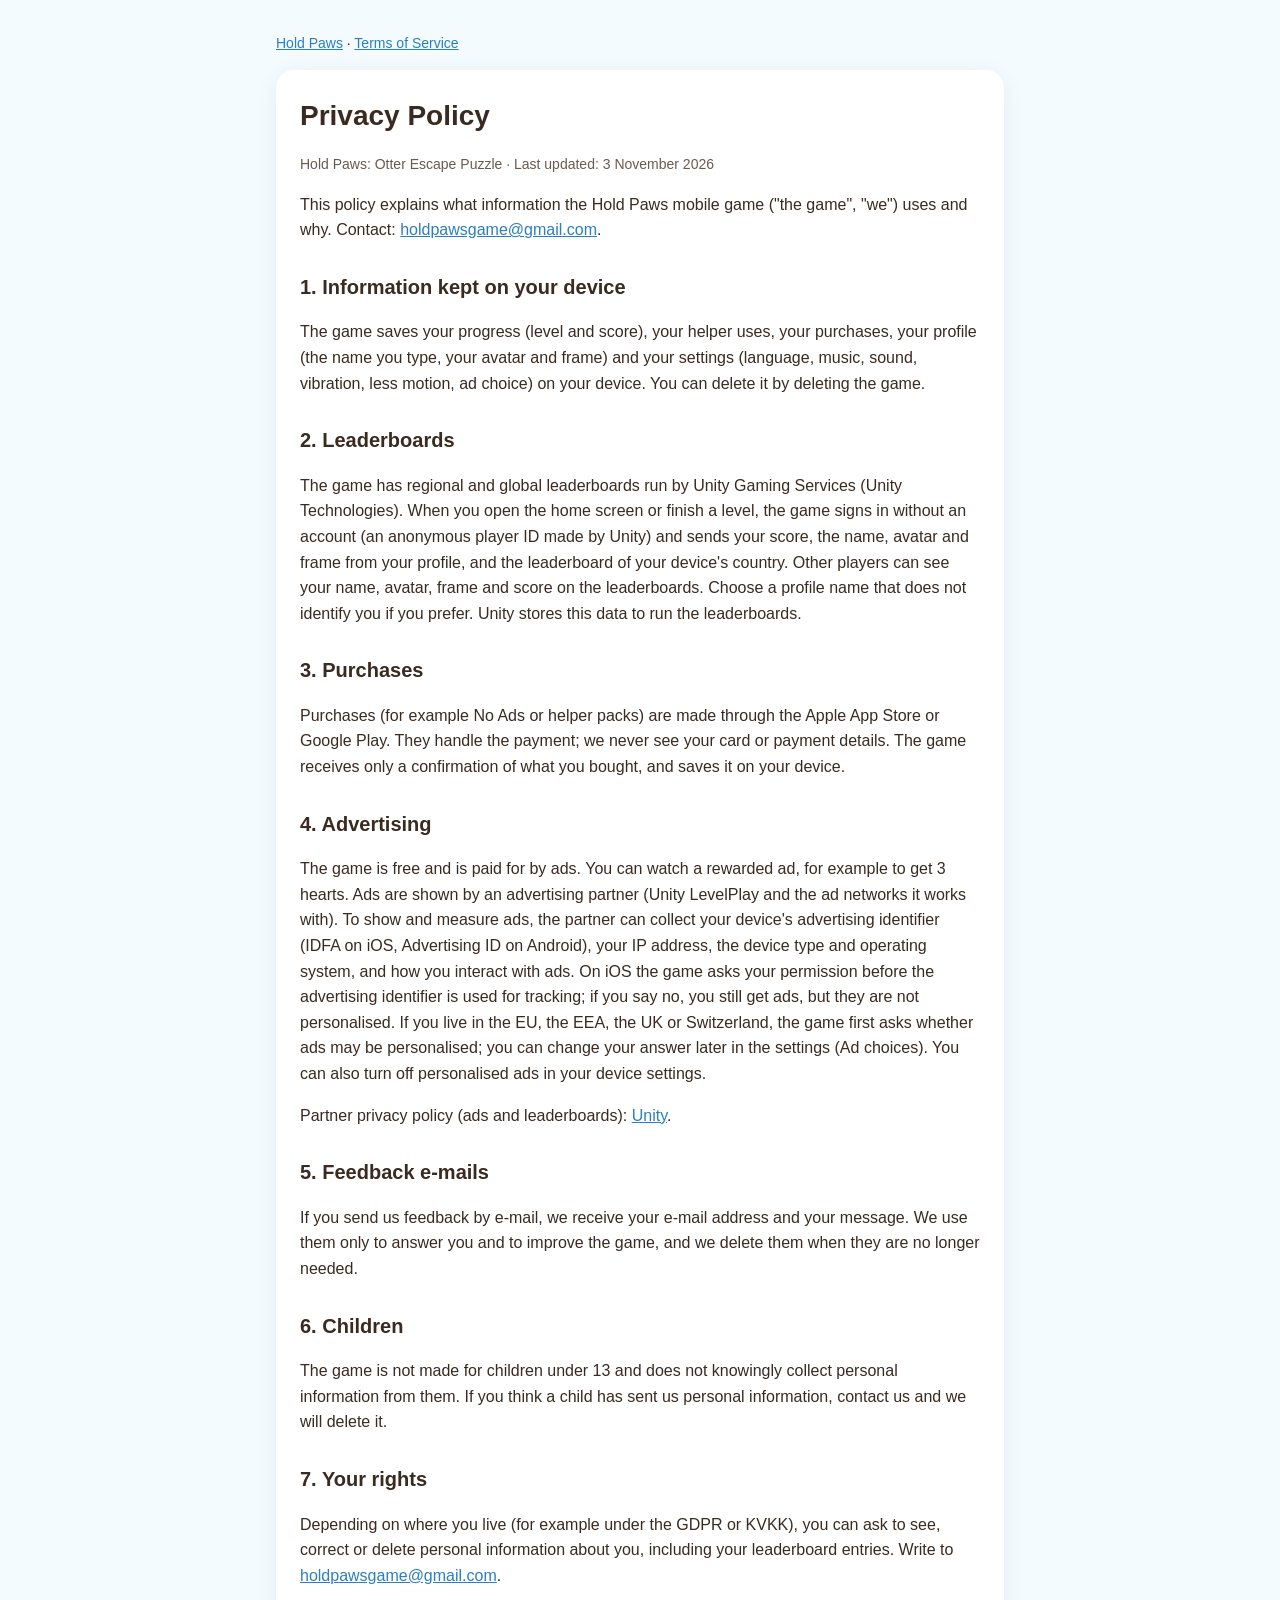
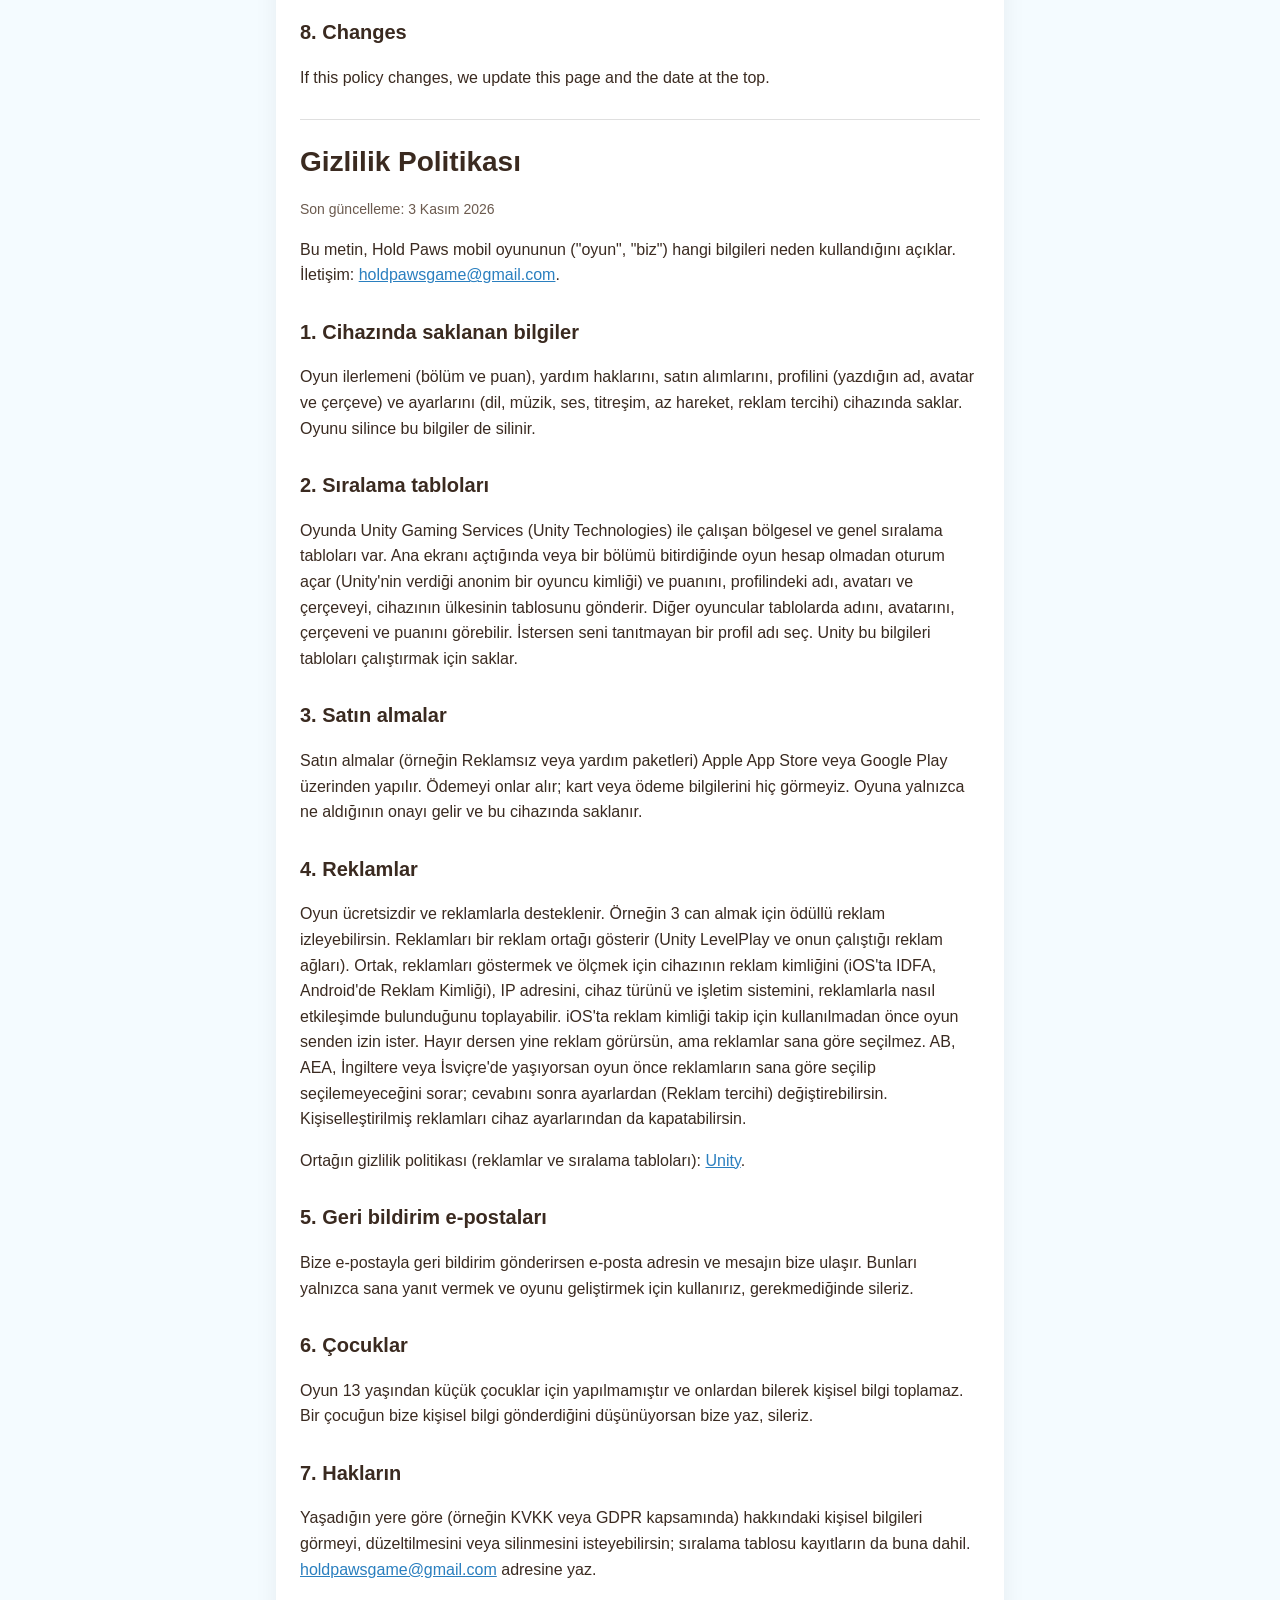
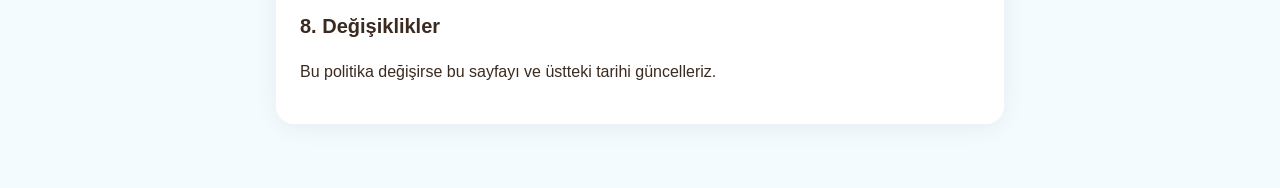
==== privacy.html @ bdb90cc5 "Hold Paws privacy policy and terms of service Co-Authored-By: Claude Opus 5.5 <noreply@anthropic.com" ====
<!doctype html>
<html lang="en">
<head>
<meta charset="utf-8">
<meta name="viewport" content="width=device-width, initial-scale=1">
<title>Hold Paws Privacy Policy</title>
<link rel="stylesheet" href="style.css">
</head>
<body>
<main>
<nav><a href="index.html">Hold Paws</a> · <a href="terms.html">Terms of Service</a></nav>
<div class="card">
<h1>Privacy Policy</h1>
<p class="muted">Hold Paws: Otter Escape Puzzle · Last updated: 3 November 2026</p>

<p>This policy explains what information the Hold Paws mobile game ("the game", "we") uses and why. Contact: <a href="mailto:holdpawsgame@gmail.com">holdpawsgame@gmail.com</a>.</p>

<h2>1. Information kept on your device</h2>
<p>The game saves your progress (level and score), your helper uses, your purchases, your profile (the name you type, your avatar and frame) and your settings (language, music, sound, vibration, less motion, ad choice) on your device. You can delete it by deleting the game.</p>

<h2>2. Leaderboards</h2>
<p>The game has regional and global leaderboards run by Unity Gaming Services (Unity Technologies). When you open the home screen or finish a level, the game signs in without an account (an anonymous player ID made by Unity) and sends your score, the name, avatar and frame from your profile, and the leaderboard of your device's country. Other players can see your name, avatar, frame and score on the leaderboards. Choose a profile name that does not identify you if you prefer. Unity stores this data to run the leaderboards.</p>

<h2>3. Purchases</h2>
<p>Purchases (for example No Ads or helper packs) are made through the Apple App Store or Google Play. They handle the payment; we never see your card or payment details. The game receives only a confirmation of what you bought, and saves it on your device.</p>

<h2>4. Advertising</h2>
<p>The game is free and is paid for by ads. You can watch a rewarded ad, for example to get 3 hearts. Ads are shown by an advertising partner (Unity LevelPlay and the ad networks it works with). To show and measure ads, the partner can collect your device's advertising identifier (IDFA on iOS, Advertising ID on Android), your IP address, the device type and operating system, and how you interact with ads. On iOS the game asks your permission before the advertising identifier is used for tracking; if you say no, you still get ads, but they are not personalised. If you live in the EU, the EEA, the UK or Switzerland, the game first asks whether ads may be personalised; you can change your answer later in the settings (Ad choices). You can also turn off personalised ads in your device settings.</p>
<p>Partner privacy policy (ads and leaderboards): <a href="https://unity.com/legal/game-player-and-app-user-privacy-policy">Unity</a>.</p>

<h2>5. Feedback e-mails</h2>
<p>If you send us feedback by e-mail, we receive your e-mail address and your message. We use them only to answer you and to improve the game, and we delete them when they are no longer needed.</p>

<h2>6. Children</h2>
<p>The game is not made for children under 13 and does not knowingly collect personal information from them. If you think a child has sent us personal information, contact us and we will delete it.</p>

<h2>7. Your rights</h2>
<p>Depending on where you live (for example under the GDPR or KVKK), you can ask to see, correct or delete personal information about you, including your leaderboard entries. Write to <a href="mailto:holdpawsgame@gmail.com">holdpawsgame@gmail.com</a>.</p>

<h2>8. Changes</h2>
<p>If this policy changes, we update this page and the date at the top.</p>

<div class="lang" lang="tr">
<h1>Gizlilik Politikası</h1>
<p class="muted">Son güncelleme: 3 Kasım 2026</p>
<p>Bu metin, Hold Paws mobil oyununun ("oyun", "biz") hangi bilgileri neden kullandığını açıklar. İletişim: <a href="mailto:holdpawsgame@gmail.com">holdpawsgame@gmail.com</a>.</p>
<h2>1. Cihazında saklanan bilgiler</h2>
<p>Oyun ilerlemeni (bölüm ve puan), yardım haklarını, satın alımlarını, profilini (yazdığın ad, avatar ve çerçeve) ve ayarlarını (dil, müzik, ses, titreşim, az hareket, reklam tercihi) cihazında saklar. Oyunu silince bu bilgiler de silinir.</p>
<h2>2. Sıralama tabloları</h2>
<p>Oyunda Unity Gaming Services (Unity Technologies) ile çalışan bölgesel ve genel sıralama tabloları var. Ana ekranı açtığında veya bir bölümü bitirdiğinde oyun hesap olmadan oturum açar (Unity'nin verdiği anonim bir oyuncu kimliği) ve puanını, profilindeki adı, avatarı ve çerçeveyi, cihazının ülkesinin tablosunu gönderir. Diğer oyuncular tablolarda adını, avatarını, çerçeveni ve puanını görebilir. İstersen seni tanıtmayan bir profil adı seç. Unity bu bilgileri tabloları çalıştırmak için saklar.</p>
<h2>3. Satın almalar</h2>
<p>Satın almalar (örneğin Reklamsız veya yardım paketleri) Apple App Store veya Google Play üzerinden yapılır. Ödemeyi onlar alır; kart veya ödeme bilgilerini hiç görmeyiz. Oyuna yalnızca ne aldığının onayı gelir ve bu cihazında saklanır.</p>
<h2>4. Reklamlar</h2>
<p>Oyun ücretsizdir ve reklamlarla desteklenir. Örneğin 3 can almak için ödüllü reklam izleyebilirsin. Reklamları bir reklam ortağı gösterir (Unity LevelPlay ve onun çalıştığı reklam ağları). Ortak, reklamları göstermek ve ölçmek için cihazının reklam kimliğini (iOS'ta IDFA, Android'de Reklam Kimliği), IP adresini, cihaz türünü ve işletim sistemini, reklamlarla nasıl etkileşimde bulunduğunu toplayabilir. iOS'ta reklam kimliği takip için kullanılmadan önce oyun senden izin ister. Hayır dersen yine reklam görürsün, ama reklamlar sana göre seçilmez. AB, AEA, İngiltere veya İsviçre'de yaşıyorsan oyun önce reklamların sana göre seçilip seçilemeyeceğini sorar; cevabını sonra ayarlardan (Reklam tercihi) değiştirebilirsin. Kişiselleştirilmiş reklamları cihaz ayarlarından da kapatabilirsin.</p>
<p>Ortağın gizlilik politikası (reklamlar ve sıralama tabloları): <a href="https://unity.com/legal/game-player-and-app-user-privacy-policy">Unity</a>.</p>
<h2>5. Geri bildirim e-postaları</h2>
<p>Bize e-postayla geri bildirim gönderirsen e-posta adresin ve mesajın bize ulaşır. Bunları yalnızca sana yanıt vermek ve oyunu geliştirmek için kullanırız, gerekmediğinde sileriz.</p>
<h2>6. Çocuklar</h2>
<p>Oyun 13 yaşından küçük çocuklar için yapılmamıştır ve onlardan bilerek kişisel bilgi toplamaz. Bir çocuğun bize kişisel bilgi gönderdiğini düşünüyorsan bize yaz, sileriz.</p>
<h2>7. Hakların</h2>
<p>Yaşadığın yere göre (örneğin KVKK veya GDPR kapsamında) hakkındaki kişisel bilgileri görmeyi, düzeltilmesini veya silinmesini isteyebilirsin; sıralama tablosu kayıtların da buna dahil. <a href="mailto:holdpawsgame@gmail.com">holdpawsgame@gmail.com</a> adresine yaz.</p>
<h2>8. Değişiklikler</h2>
<p>Bu politika değişirse bu sayfayı ve üstteki tarihi güncelleriz.</p>
</div>
</div>
</main>
</body>
</html>
---- style.css ----
:root { --bg: #f4fbff; --ink: #3a2a20; --muted: #6b5a4e; --accent: #2a7fbf; --card: #ffffff; }
@media (prefers-color-scheme: dark) { :root { --bg: #12202b; --ink: #f1e9e2; --muted: #c8b9ad; --accent: #7cc3ff; --card: #1b2c39; } }
* { box-sizing: border-box; }
body { margin: 0; background: var(--bg); color: var(--ink); font: 16px/1.6 -apple-system, BlinkMacSystemFont, "Segoe UI", Roboto, sans-serif; }
main { max-width: 760px; margin: 0 auto; padding: 32px 16px 64px; }
.card { background: var(--card); border-radius: 18px; padding: 24px; box-shadow: 0 4px 24px rgba(0,0,0,.06); }
h1 { margin: 0 0 4px; font-size: 28px; }
h2 { margin-top: 28px; font-size: 20px; }
.muted { color: var(--muted); font-size: 14px; }
a { color: var(--accent); }
nav { margin-bottom: 16px; font-size: 14px; }
.lang { margin: 28px 0 0; padding-top: 20px; border-top: 1px solid rgba(127,127,127,.25); }
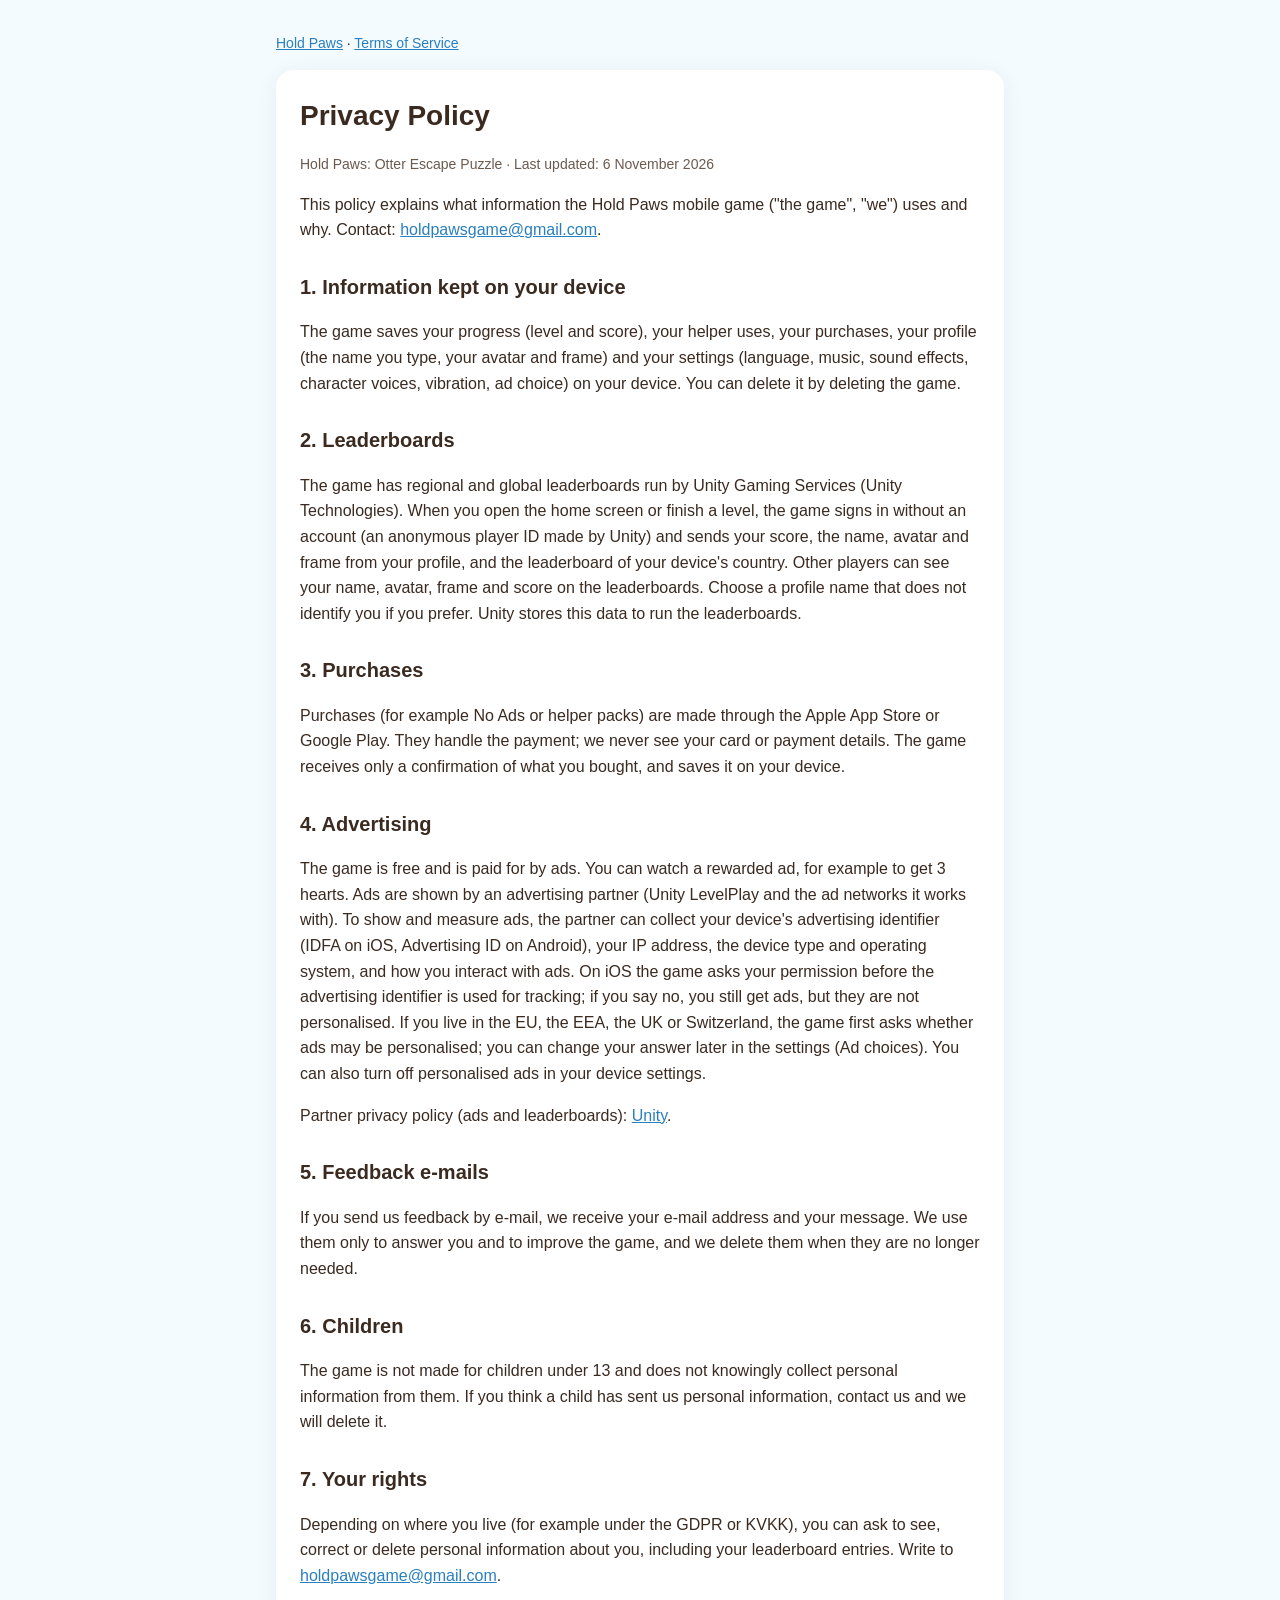
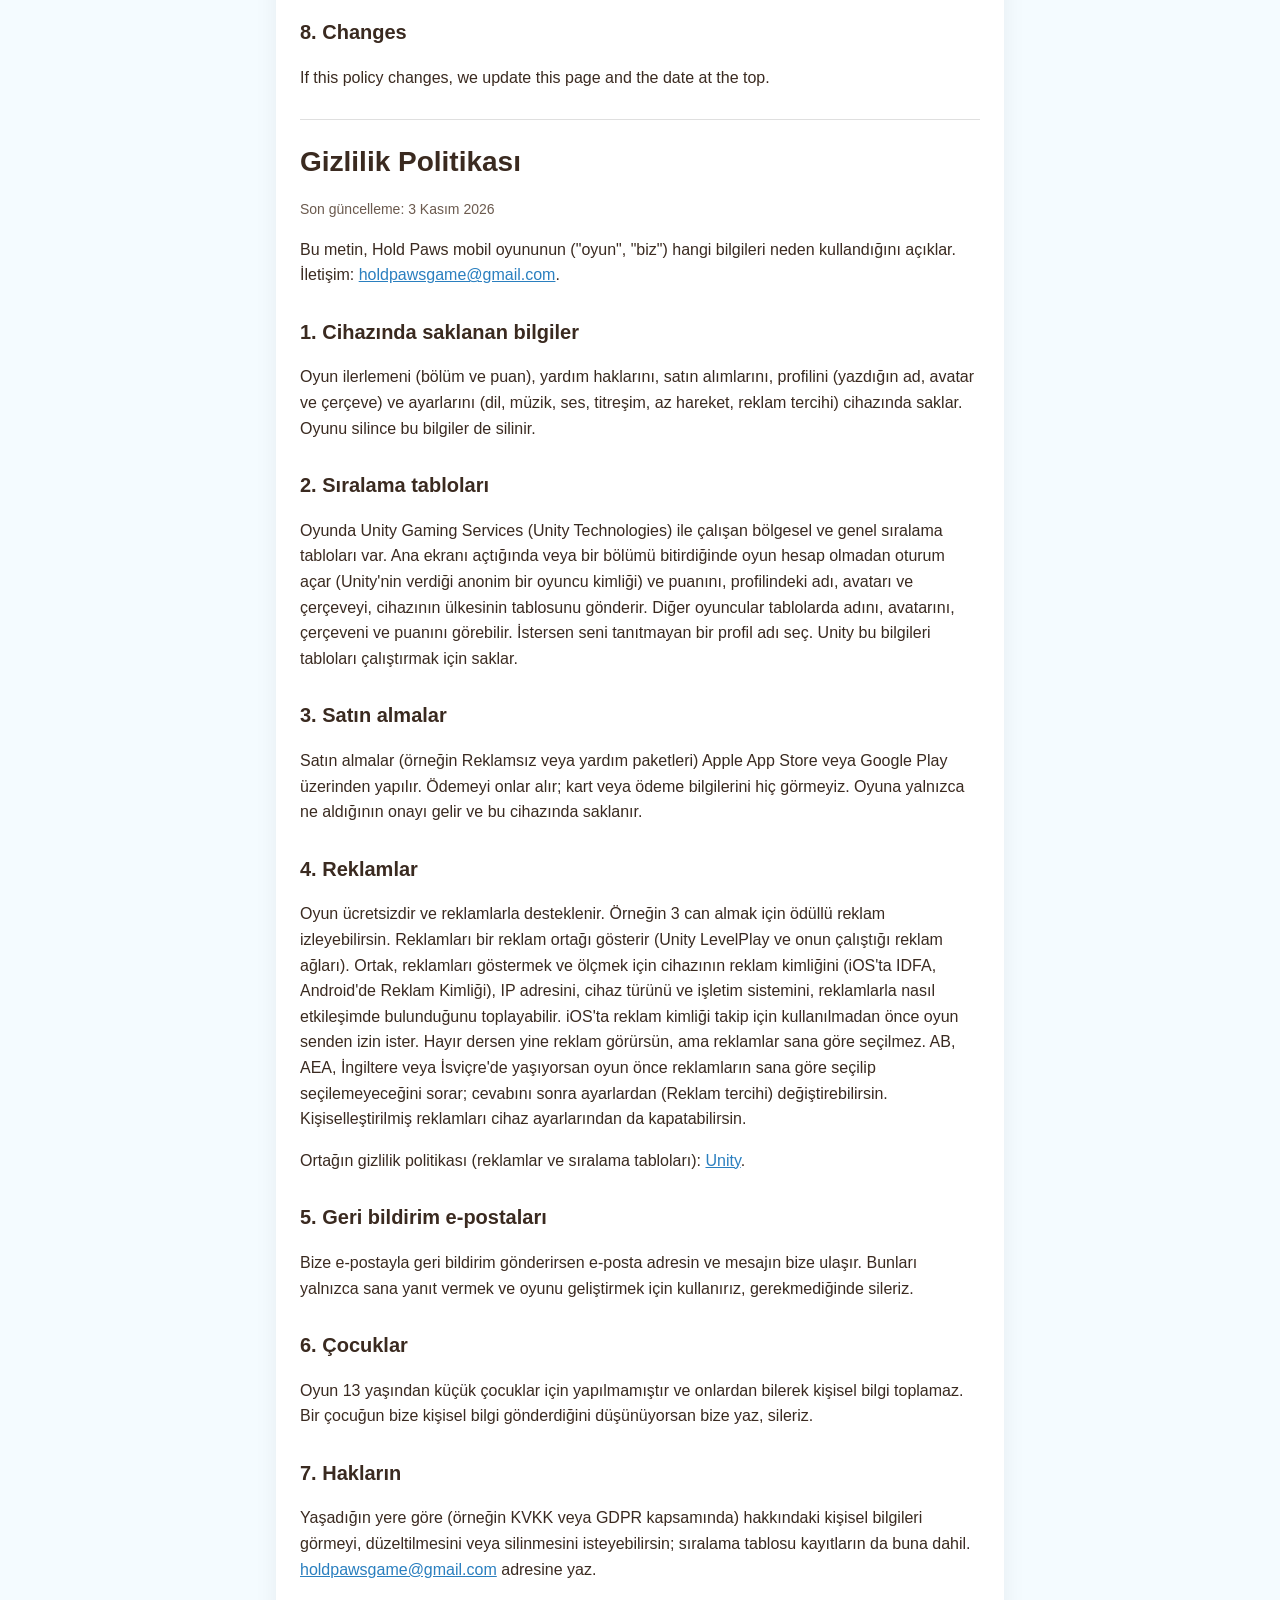
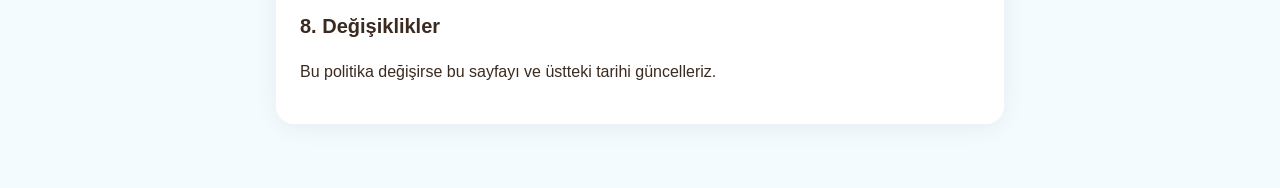
==== commit 22dc451b: "Privacy: current settings list (character voices, no less motion) Co-Authored-By: Claude Opus 5.5 <n" ====
--- a/privacy.html
+++ b/privacy.html
@@ -11,12 +11,12 @@
 <nav><a href="index.html">Hold Paws</a> · <a href="terms.html">Terms of Service</a></nav>
 <div class="card">
 <h1>Privacy Policy</h1>
-<p class="muted">Hold Paws: Otter Escape Puzzle · Last updated: 3 November 2026</p>
+<p class="muted">Hold Paws: Otter Escape Puzzle · Last updated: 6 November 2026</p>
 
 <p>This policy explains what information the Hold Paws mobile game ("the game", "we") uses and why. Contact: <a href="mailto:holdpawsgame@gmail.com">holdpawsgame@gmail.com</a>.</p>
 
 <h2>1. Information kept on your device</h2>
-<p>The game saves your progress (level and score), your helper uses, your purchases, your profile (the name you type, your avatar and frame) and your settings (language, music, sound, vibration, less motion, ad choice) on your device. You can delete it by deleting the game.</p>
+<p>The game saves your progress (level and score), your helper uses, your purchases, your profile (the name you type, your avatar and frame) and your settings (language, music, sound effects, character voices, vibration, ad choice) on your device. You can delete it by deleting the game.</p>
 
 <h2>2. Leaderboards</h2>
 <p>The game has regional and global leaderboards run by Unity Gaming Services (Unity Technologies). When you open the home screen or finish a level, the game signs in without an account (an anonymous player ID made by Unity) and sends your score, the name, avatar and frame from your profile, and the leaderboard of your device's country. Other players can see your name, avatar, frame and score on the leaderboards. Choose a profile name that does not identify you if you prefer. Unity stores this data to run the leaderboards.</p>
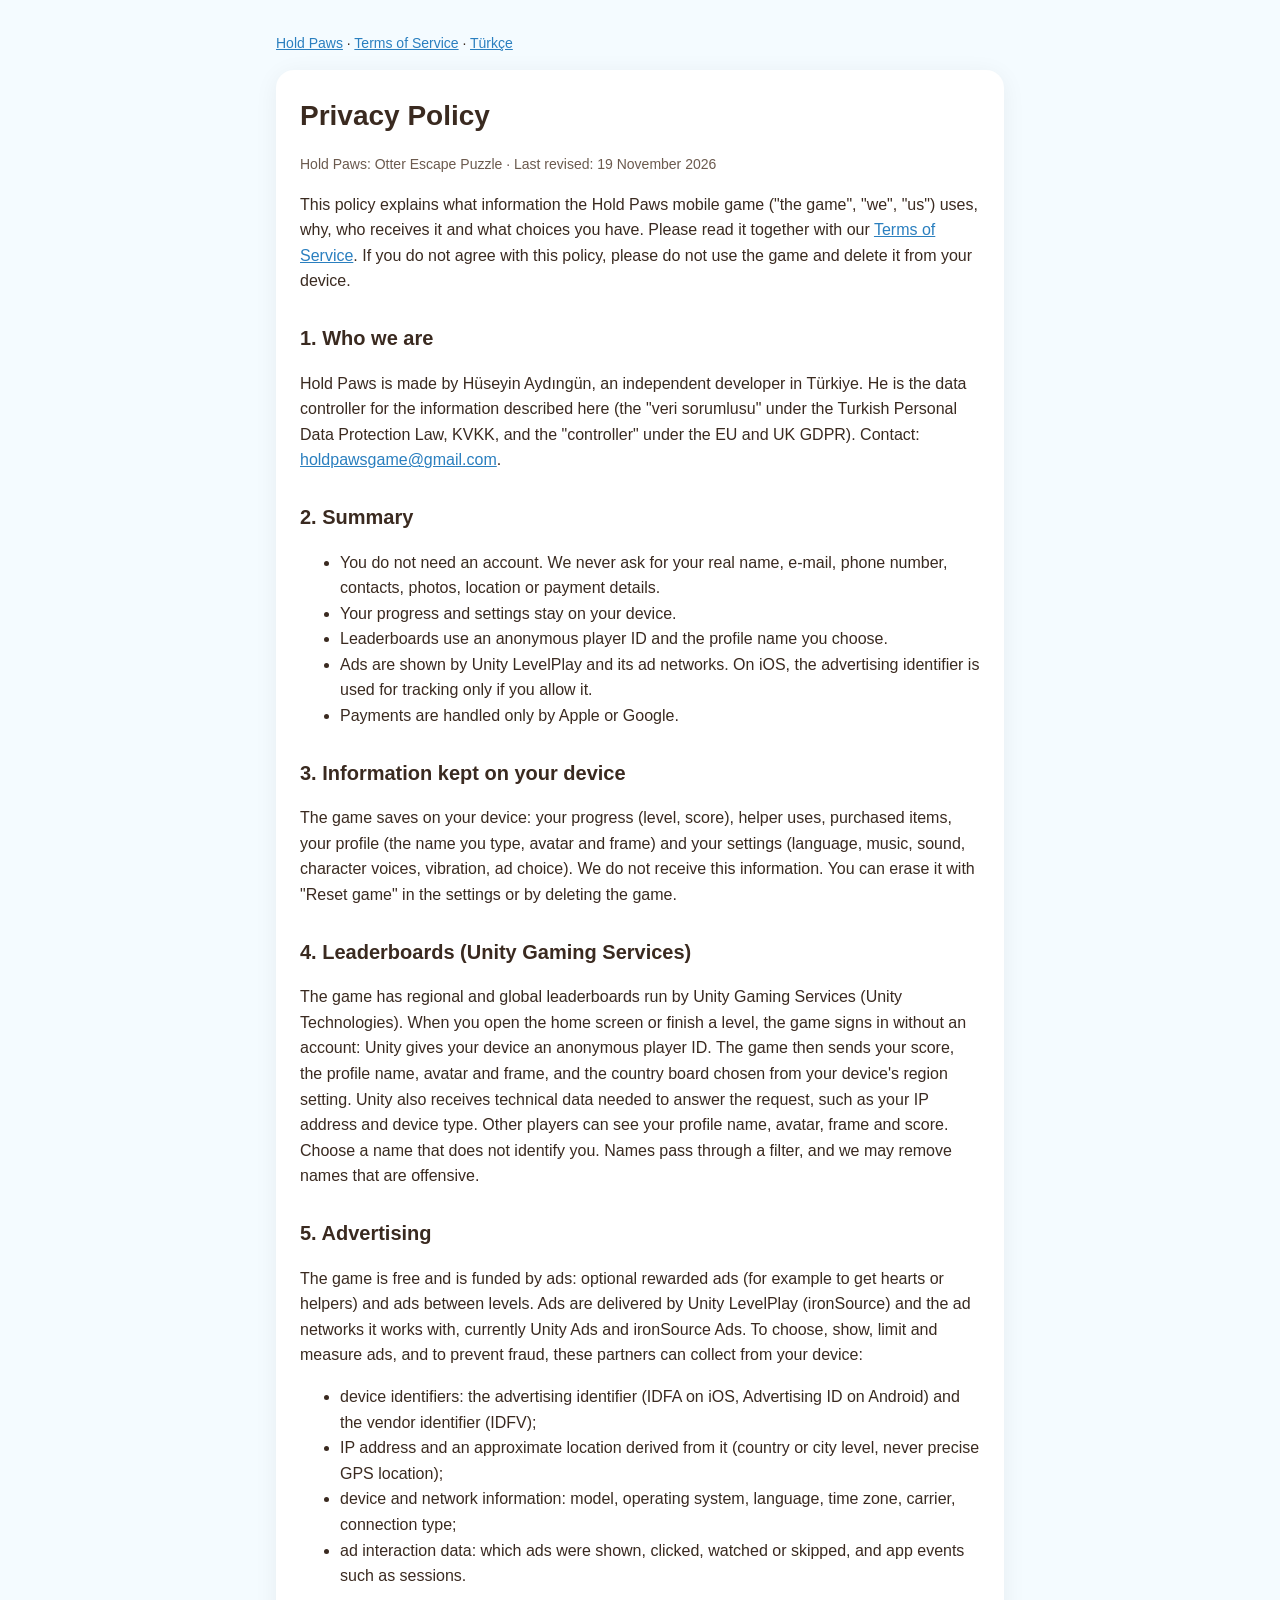
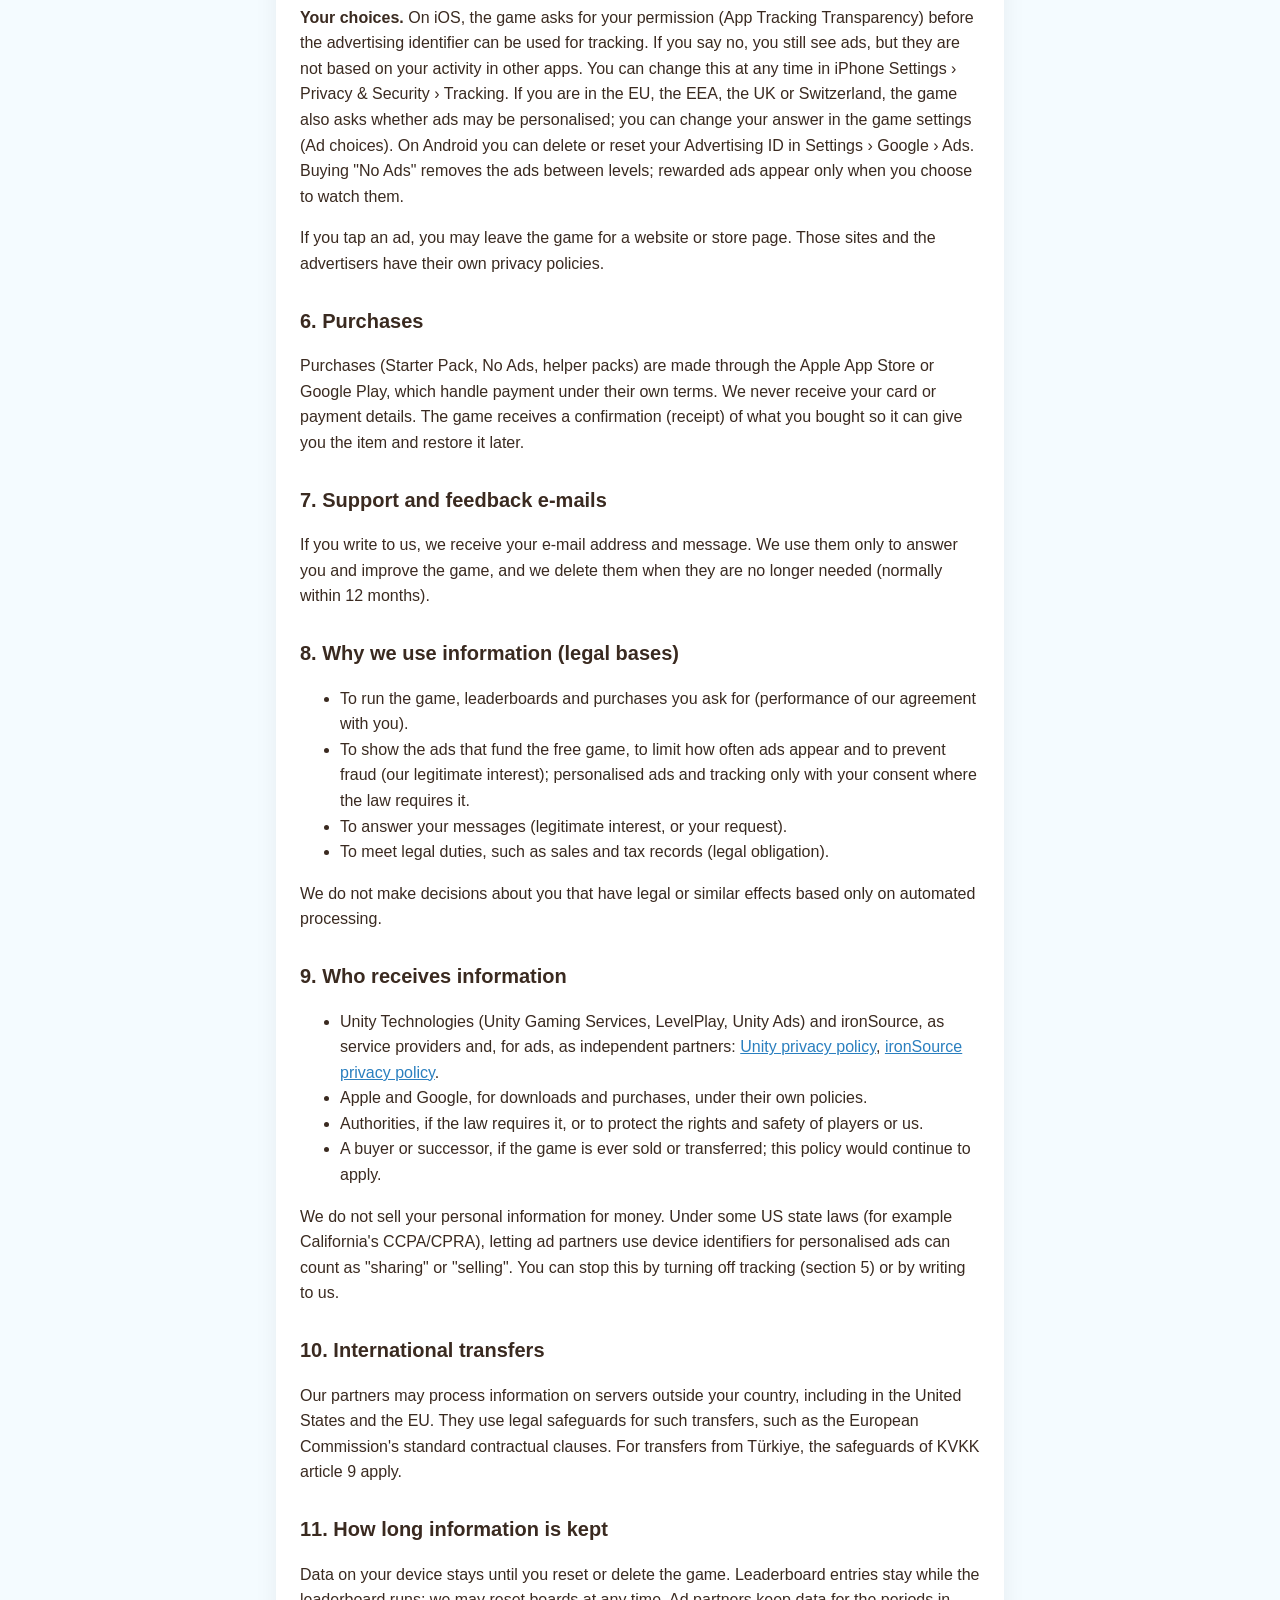
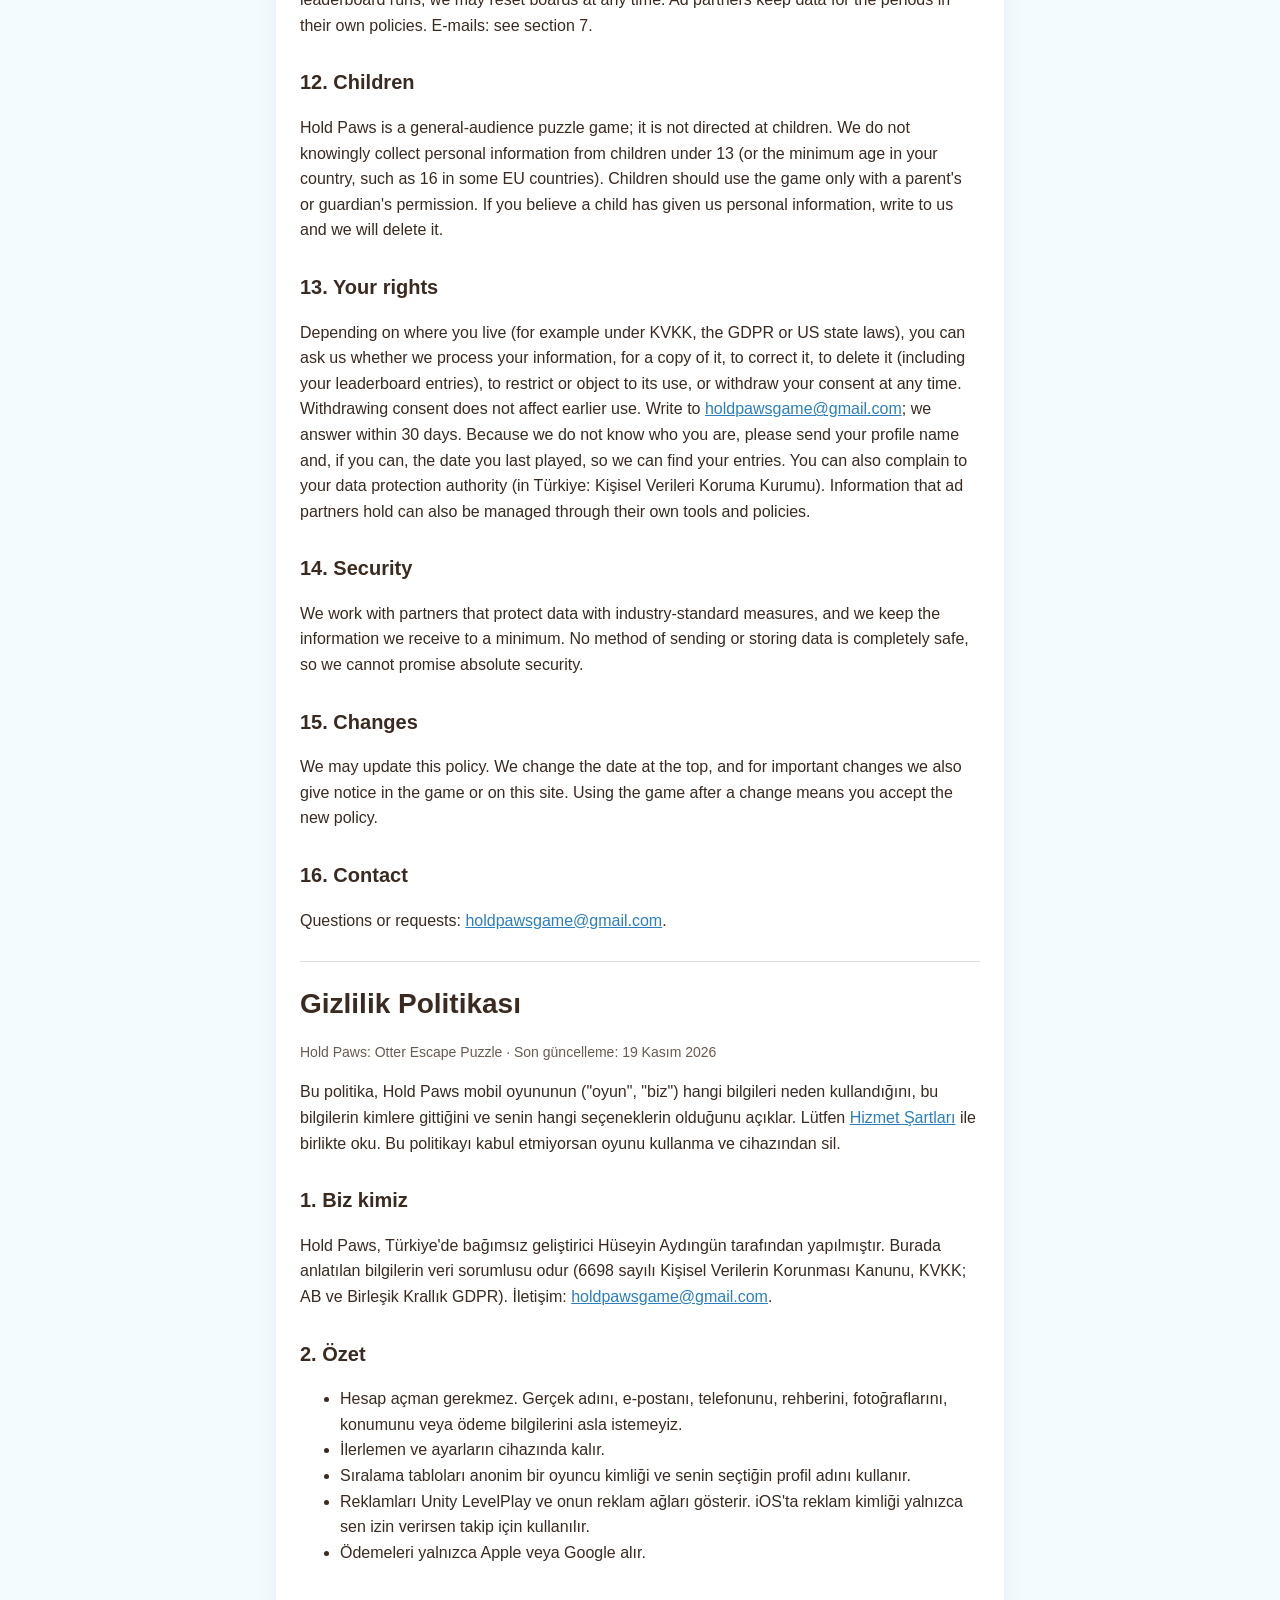
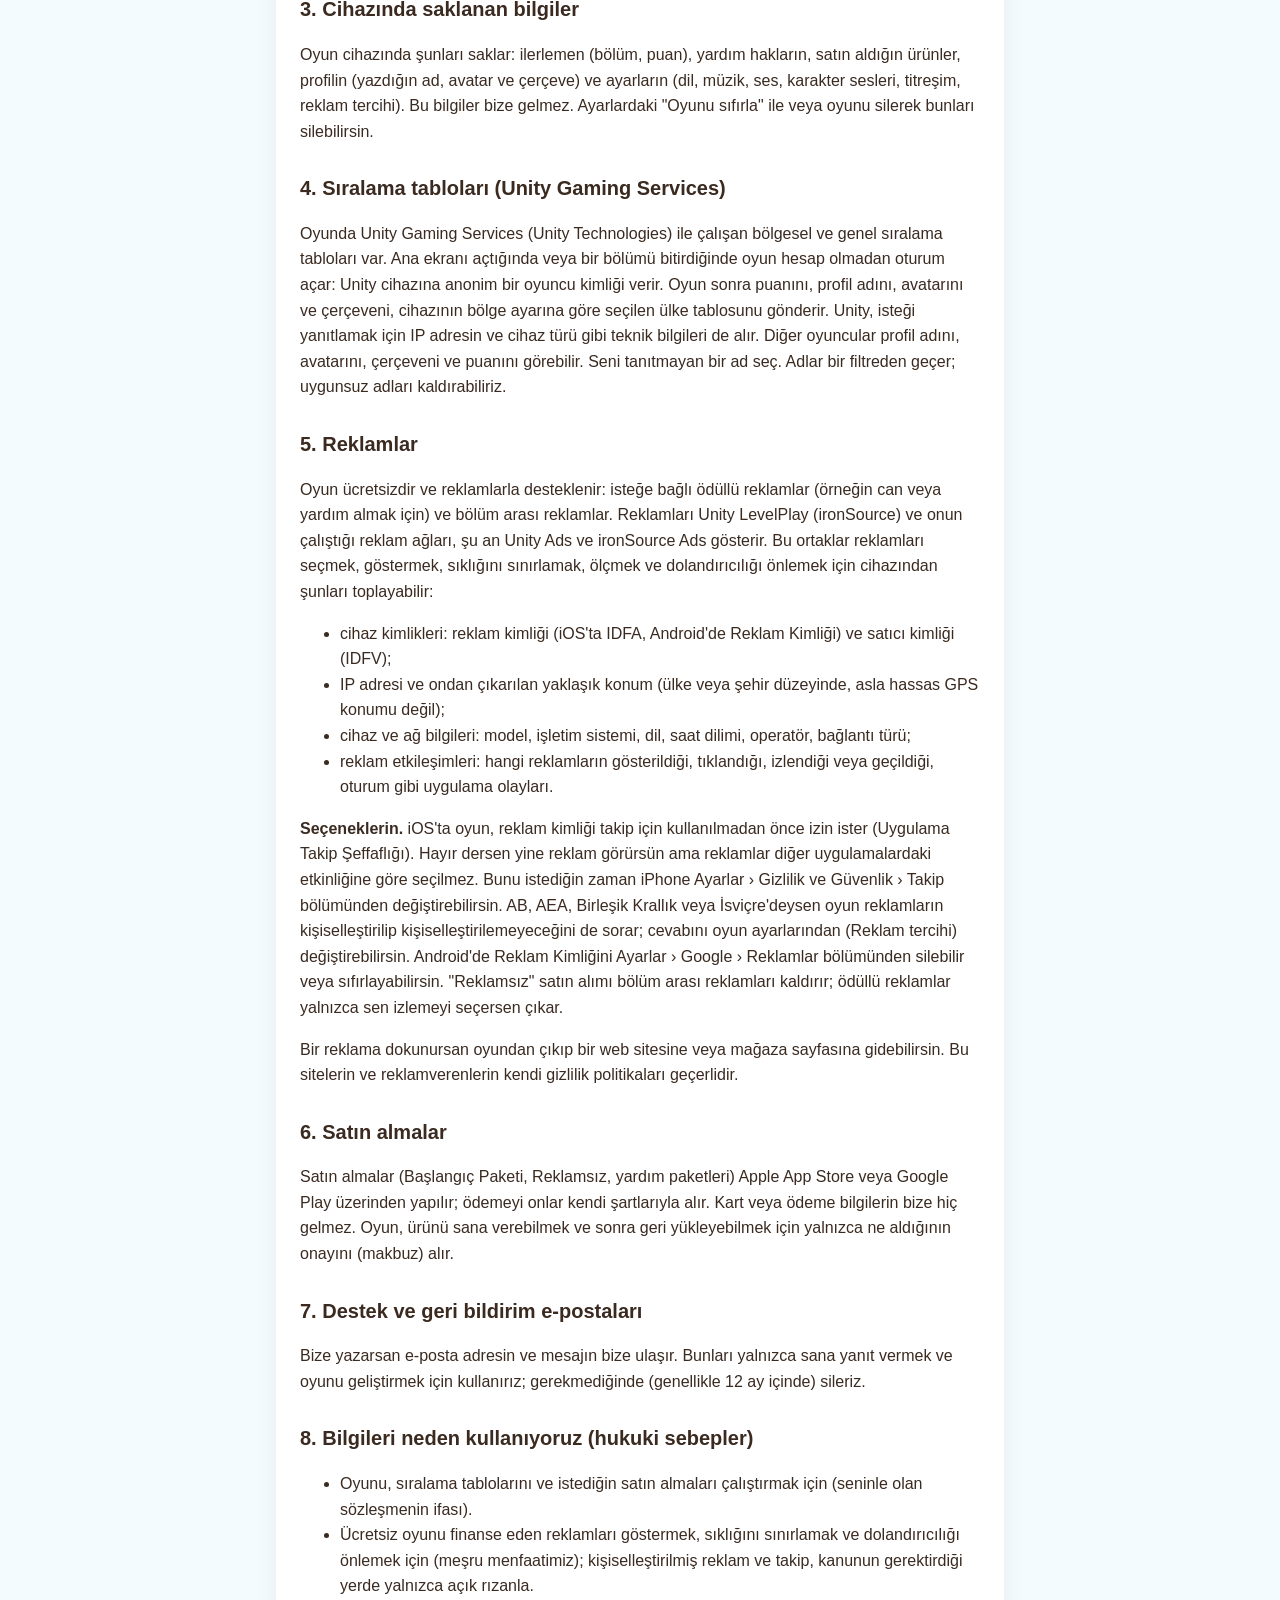
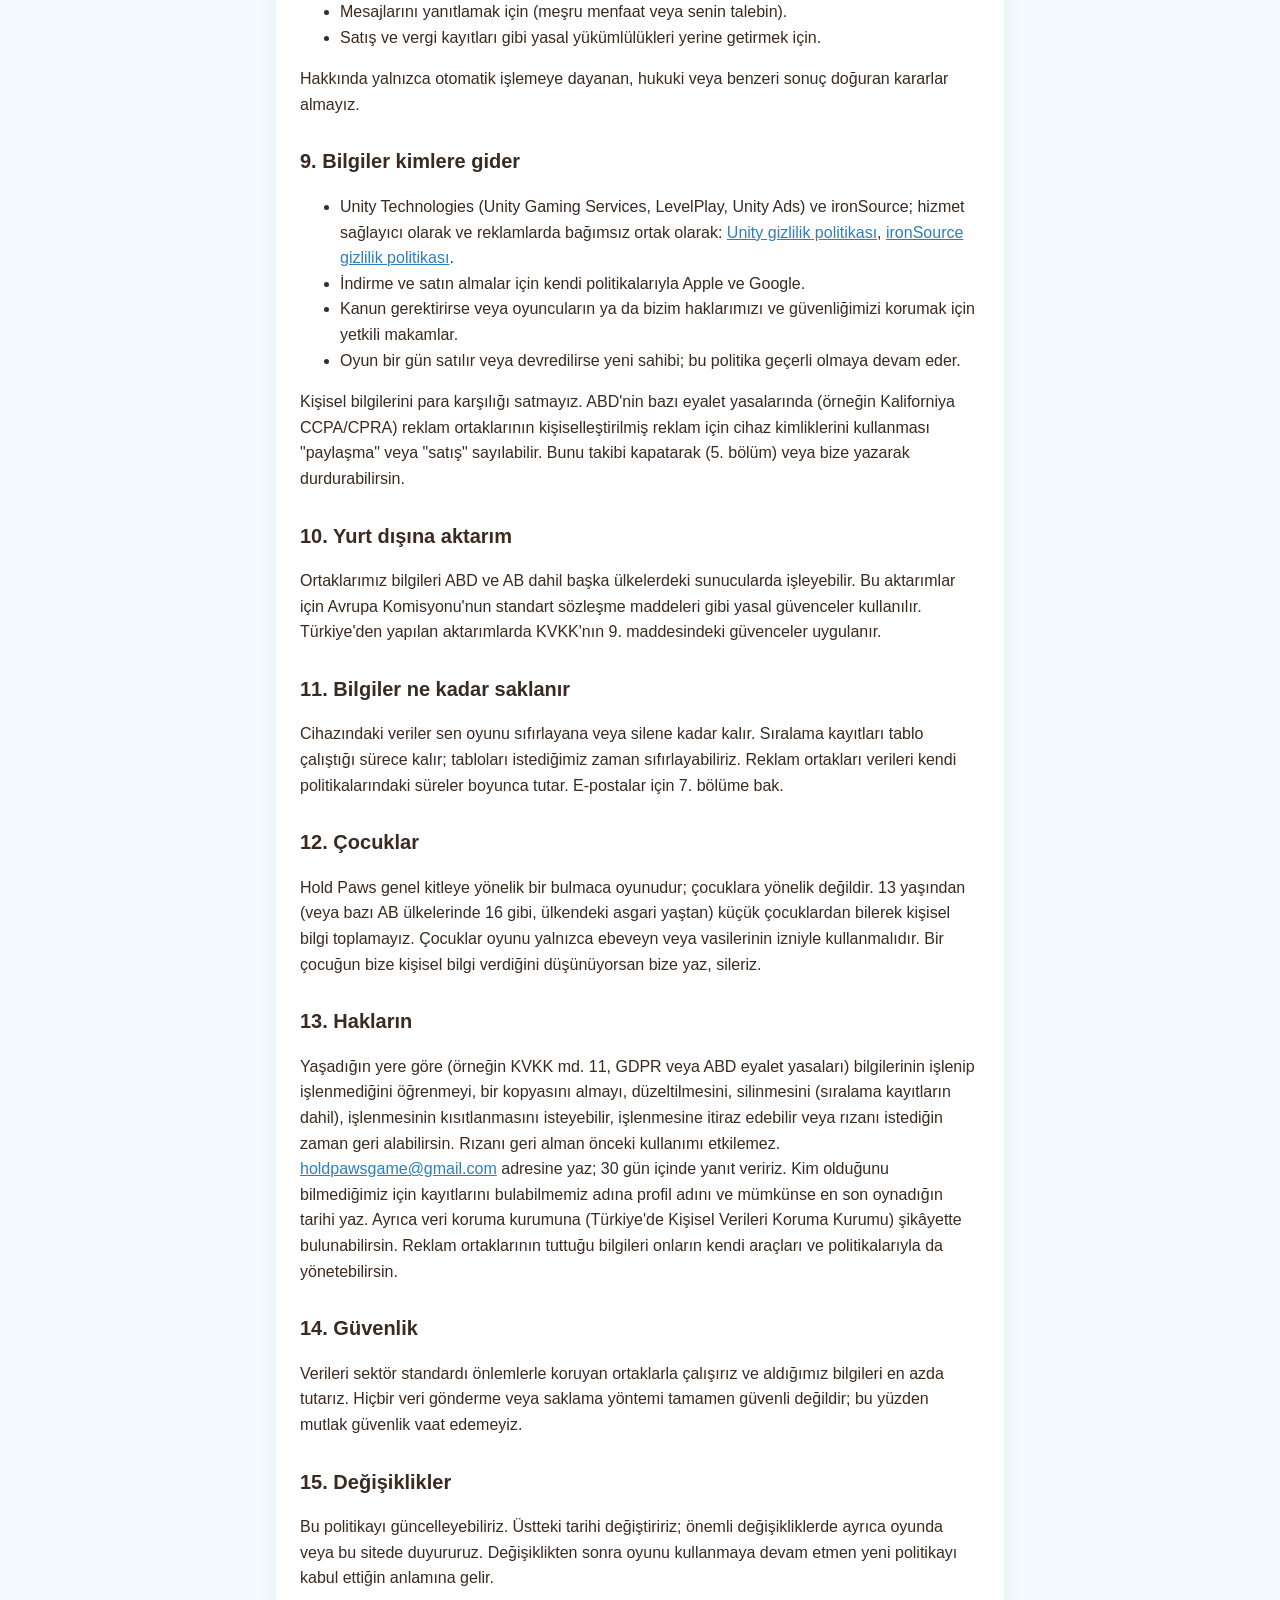
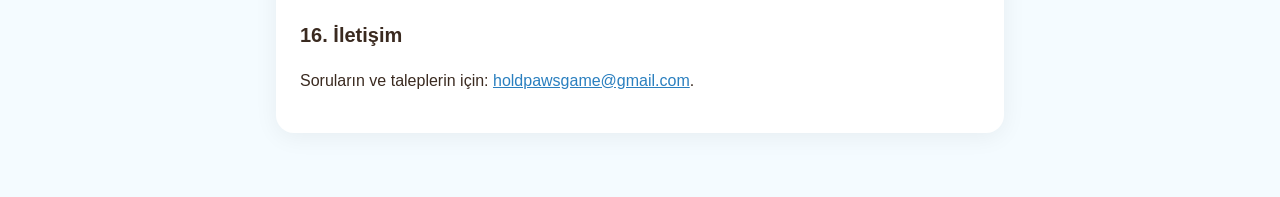
==== commit 1341d54a: "Updated privacy policy" ====
--- a/privacy.html
+++ b/privacy.html
@@ -8,59 +8,166 @@
 </head>
 <body>
 <main>
-<nav><a href="index.html">Hold Paws</a> · <a href="terms.html">Terms of Service</a></nav>
+<nav><a href="index.html">Hold Paws</a> · <a href="terms.html">Terms of Service</a> · <a href="#tr">Türkçe</a></nav>
 <div class="card">
 <h1>Privacy Policy</h1>
-<p class="muted">Hold Paws: Otter Escape Puzzle · Last updated: 6 November 2026</p>
+<p class="muted">Hold Paws: Otter Escape Puzzle · Last revised: 19 November 2026</p>
 
-<p>This policy explains what information the Hold Paws mobile game ("the game", "we") uses and why. Contact: <a href="mailto:holdpawsgame@gmail.com">holdpawsgame@gmail.com</a>.</p>
+<p>This policy explains what information the Hold Paws mobile game ("the game", "we", "us") uses, why, who receives it and what choices you have. Please read it together with our <a href="terms.html">Terms of Service</a>. If you do not agree with this policy, please do not use the game and delete it from your device.</p>
 
-<h2>1. Information kept on your device</h2>
-<p>The game saves your progress (level and score), your helper uses, your purchases, your profile (the name you type, your avatar and frame) and your settings (language, music, sound effects, character voices, vibration, ad choice) on your device. You can delete it by deleting the game.</p>
+<h2>1. Who we are</h2>
+<p>Hold Paws is made by Hüseyin Aydıngün, an independent developer in Türkiye. He is the data controller for the information described here (the "veri sorumlusu" under the Turkish Personal Data Protection Law, KVKK, and the "controller" under the EU and UK GDPR). Contact: <a href="mailto:holdpawsgame@gmail.com">holdpawsgame@gmail.com</a>.</p>
 
-<h2>2. Leaderboards</h2>
-<p>The game has regional and global leaderboards run by Unity Gaming Services (Unity Technologies). When you open the home screen or finish a level, the game signs in without an account (an anonymous player ID made by Unity) and sends your score, the name, avatar and frame from your profile, and the leaderboard of your device's country. Other players can see your name, avatar, frame and score on the leaderboards. Choose a profile name that does not identify you if you prefer. Unity stores this data to run the leaderboards.</p>
+<h2>2. Summary</h2>
+<ul>
+<li>You do not need an account. We never ask for your real name, e-mail, phone number, contacts, photos, location or payment details.</li>
+<li>Your progress and settings stay on your device.</li>
+<li>Leaderboards use an anonymous player ID and the profile name you choose.</li>
+<li>Ads are shown by Unity LevelPlay and its ad networks. On iOS, the advertising identifier is used for tracking only if you allow it.</li>
+<li>Payments are handled only by Apple or Google.</li>
+</ul>
 
-<h2>3. Purchases</h2>
-<p>Purchases (for example No Ads or helper packs) are made through the Apple App Store or Google Play. They handle the payment; we never see your card or payment details. The game receives only a confirmation of what you bought, and saves it on your device.</p>
+<h2>3. Information kept on your device</h2>
+<p>The game saves on your device: your progress (level, score), helper uses, purchased items, your profile (the name you type, avatar and frame) and your settings (language, music, sound, character voices, vibration, ad choice). We do not receive this information. You can erase it with "Reset game" in the settings or by deleting the game.</p>
 
-<h2>4. Advertising</h2>
-<p>The game is free and is paid for by ads. You can watch a rewarded ad, for example to get 3 hearts. Ads are shown by an advertising partner (Unity LevelPlay and the ad networks it works with). To show and measure ads, the partner can collect your device's advertising identifier (IDFA on iOS, Advertising ID on Android), your IP address, the device type and operating system, and how you interact with ads. On iOS the game asks your permission before the advertising identifier is used for tracking; if you say no, you still get ads, but they are not personalised. If you live in the EU, the EEA, the UK or Switzerland, the game first asks whether ads may be personalised; you can change your answer later in the settings (Ad choices). You can also turn off personalised ads in your device settings.</p>
-<p>Partner privacy policy (ads and leaderboards): <a href="https://unity.com/legal/game-player-and-app-user-privacy-policy">Unity</a>.</p>
+<h2>4. Leaderboards (Unity Gaming Services)</h2>
+<p>The game has regional and global leaderboards run by Unity Gaming Services (Unity Technologies). When you open the home screen or finish a level, the game signs in without an account: Unity gives your device an anonymous player ID. The game then sends your score, the profile name, avatar and frame, and the country board chosen from your device's region setting. Unity also receives technical data needed to answer the request, such as your IP address and device type. Other players can see your profile name, avatar, frame and score. Choose a name that does not identify you. Names pass through a filter, and we may remove names that are offensive.</p>
 
-<h2>5. Feedback e-mails</h2>
-<p>If you send us feedback by e-mail, we receive your e-mail address and your message. We use them only to answer you and to improve the game, and we delete them when they are no longer needed.</p>
+<h2>5. Advertising</h2>
+<p>The game is free and is funded by ads: optional rewarded ads (for example to get hearts or helpers) and ads between levels. Ads are delivered by Unity LevelPlay (ironSource) and the ad networks it works with, currently Unity Ads and ironSource Ads. To choose, show, limit and measure ads, and to prevent fraud, these partners can collect from your device:</p>
+<ul>
+<li>device identifiers: the advertising identifier (IDFA on iOS, Advertising ID on Android) and the vendor identifier (IDFV);</li>
+<li>IP address and an approximate location derived from it (country or city level, never precise GPS location);</li>
+<li>device and network information: model, operating system, language, time zone, carrier, connection type;</li>
+<li>ad interaction data: which ads were shown, clicked, watched or skipped, and app events such as sessions.</li>
+</ul>
+<p><b>Your choices.</b> On iOS, the game asks for your permission (App Tracking Transparency) before the advertising identifier can be used for tracking. If you say no, you still see ads, but they are not based on your activity in other apps. You can change this at any time in iPhone Settings › Privacy &amp; Security › Tracking. If you are in the EU, the EEA, the UK or Switzerland, the game also asks whether ads may be personalised; you can change your answer in the game settings (Ad choices). On Android you can delete or reset your Advertising ID in Settings › Google › Ads. Buying "No Ads" removes the ads between levels; rewarded ads appear only when you choose to watch them.</p>
+<p>If you tap an ad, you may leave the game for a website or store page. Those sites and the advertisers have their own privacy policies.</p>
 
-<h2>6. Children</h2>
-<p>The game is not made for children under 13 and does not knowingly collect personal information from them. If you think a child has sent us personal information, contact us and we will delete it.</p>
+<h2>6. Purchases</h2>
+<p>Purchases (Starter Pack, No Ads, helper packs) are made through the Apple App Store or Google Play, which handle payment under their own terms. We never receive your card or payment details. The game receives a confirmation (receipt) of what you bought so it can give you the item and restore it later.</p>
 
-<h2>7. Your rights</h2>
-<p>Depending on where you live (for example under the GDPR or KVKK), you can ask to see, correct or delete personal information about you, including your leaderboard entries. Write to <a href="mailto:holdpawsgame@gmail.com">holdpawsgame@gmail.com</a>.</p>
+<h2>7. Support and feedback e-mails</h2>
+<p>If you write to us, we receive your e-mail address and message. We use them only to answer you and improve the game, and we delete them when they are no longer needed (normally within 12 months).</p>
 
-<h2>8. Changes</h2>
-<p>If this policy changes, we update this page and the date at the top.</p>
+<h2>8. Why we use information (legal bases)</h2>
+<ul>
+<li>To run the game, leaderboards and purchases you ask for (performance of our agreement with you).</li>
+<li>To show the ads that fund the free game, to limit how often ads appear and to prevent fraud (our legitimate interest); personalised ads and tracking only with your consent where the law requires it.</li>
+<li>To answer your messages (legitimate interest, or your request).</li>
+<li>To meet legal duties, such as sales and tax records (legal obligation).</li>
+</ul>
+<p>We do not make decisions about you that have legal or similar effects based only on automated processing.</p>
 
-<div class="lang" lang="tr">
+<h2>9. Who receives information</h2>
+<ul>
+<li>Unity Technologies (Unity Gaming Services, LevelPlay, Unity Ads) and ironSource, as service providers and, for ads, as independent partners: <a href="https://unity.com/legal/game-player-and-app-user-privacy-policy">Unity privacy policy</a>, <a href="https://developers.is.com/ironsource-mobile/air/ironsource-mobile-privacy-policy/">ironSource privacy policy</a>.</li>
+<li>Apple and Google, for downloads and purchases, under their own policies.</li>
+<li>Authorities, if the law requires it, or to protect the rights and safety of players or us.</li>
+<li>A buyer or successor, if the game is ever sold or transferred; this policy would continue to apply.</li>
+</ul>
+<p>We do not sell your personal information for money. Under some US state laws (for example California's CCPA/CPRA), letting ad partners use device identifiers for personalised ads can count as "sharing" or "selling". You can stop this by turning off tracking (section 5) or by writing to us.</p>
+
+<h2>10. International transfers</h2>
+<p>Our partners may process information on servers outside your country, including in the United States and the EU. They use legal safeguards for such transfers, such as the European Commission's standard contractual clauses. For transfers from Türkiye, the safeguards of KVKK article 9 apply.</p>
+
+<h2>11. How long information is kept</h2>
+<p>Data on your device stays until you reset or delete the game. Leaderboard entries stay while the leaderboard runs; we may reset boards at any time. Ad partners keep data for the periods in their own policies. E-mails: see section 7.</p>
+
+<h2>12. Children</h2>
+<p>Hold Paws is a general-audience puzzle game; it is not directed at children. We do not knowingly collect personal information from children under 13 (or the minimum age in your country, such as 16 in some EU countries). Children should use the game only with a parent's or guardian's permission. If you believe a child has given us personal information, write to us and we will delete it.</p>
+
+<h2>13. Your rights</h2>
+<p>Depending on where you live (for example under KVKK, the GDPR or US state laws), you can ask us whether we process your information, for a copy of it, to correct it, to delete it (including your leaderboard entries), to restrict or object to its use, or withdraw your consent at any time. Withdrawing consent does not affect earlier use. Write to <a href="mailto:holdpawsgame@gmail.com">holdpawsgame@gmail.com</a>; we answer within 30 days. Because we do not know who you are, please send your profile name and, if you can, the date you last played, so we can find your entries. You can also complain to your data protection authority (in Türkiye: Kişisel Verileri Koruma Kurumu). Information that ad partners hold can also be managed through their own tools and policies.</p>
+
+<h2>14. Security</h2>
+<p>We work with partners that protect data with industry-standard measures, and we keep the information we receive to a minimum. No method of sending or storing data is completely safe, so we cannot promise absolute security.</p>
+
+<h2>15. Changes</h2>
+<p>We may update this policy. We change the date at the top, and for important changes we also give notice in the game or on this site. Using the game after a change means you accept the new policy.</p>
+
+<h2>16. Contact</h2>
+<p>Questions or requests: <a href="mailto:holdpawsgame@gmail.com">holdpawsgame@gmail.com</a>.</p>
+
+<div class="lang" lang="tr" id="tr">
 <h1>Gizlilik Politikası</h1>
-<p class="muted">Son güncelleme: 3 Kasım 2026</p>
-<p>Bu metin, Hold Paws mobil oyununun ("oyun", "biz") hangi bilgileri neden kullandığını açıklar. İletişim: <a href="mailto:holdpawsgame@gmail.com">holdpawsgame@gmail.com</a>.</p>
-<h2>1. Cihazında saklanan bilgiler</h2>
-<p>Oyun ilerlemeni (bölüm ve puan), yardım haklarını, satın alımlarını, profilini (yazdığın ad, avatar ve çerçeve) ve ayarlarını (dil, müzik, ses, titreşim, az hareket, reklam tercihi) cihazında saklar. Oyunu silince bu bilgiler de silinir.</p>
-<h2>2. Sıralama tabloları</h2>
-<p>Oyunda Unity Gaming Services (Unity Technologies) ile çalışan bölgesel ve genel sıralama tabloları var. Ana ekranı açtığında veya bir bölümü bitirdiğinde oyun hesap olmadan oturum açar (Unity'nin verdiği anonim bir oyuncu kimliği) ve puanını, profilindeki adı, avatarı ve çerçeveyi, cihazının ülkesinin tablosunu gönderir. Diğer oyuncular tablolarda adını, avatarını, çerçeveni ve puanını görebilir. İstersen seni tanıtmayan bir profil adı seç. Unity bu bilgileri tabloları çalıştırmak için saklar.</p>
-<h2>3. Satın almalar</h2>
-<p>Satın almalar (örneğin Reklamsız veya yardım paketleri) Apple App Store veya Google Play üzerinden yapılır. Ödemeyi onlar alır; kart veya ödeme bilgilerini hiç görmeyiz. Oyuna yalnızca ne aldığının onayı gelir ve bu cihazında saklanır.</p>
-<h2>4. Reklamlar</h2>
-<p>Oyun ücretsizdir ve reklamlarla desteklenir. Örneğin 3 can almak için ödüllü reklam izleyebilirsin. Reklamları bir reklam ortağı gösterir (Unity LevelPlay ve onun çalıştığı reklam ağları). Ortak, reklamları göstermek ve ölçmek için cihazının reklam kimliğini (iOS'ta IDFA, Android'de Reklam Kimliği), IP adresini, cihaz türünü ve işletim sistemini, reklamlarla nasıl etkileşimde bulunduğunu toplayabilir. iOS'ta reklam kimliği takip için kullanılmadan önce oyun senden izin ister. Hayır dersen yine reklam görürsün, ama reklamlar sana göre seçilmez. AB, AEA, İngiltere veya İsviçre'de yaşıyorsan oyun önce reklamların sana göre seçilip seçilemeyeceğini sorar; cevabını sonra ayarlardan (Reklam tercihi) değiştirebilirsin. Kişiselleştirilmiş reklamları cihaz ayarlarından da kapatabilirsin.</p>
-<p>Ortağın gizlilik politikası (reklamlar ve sıralama tabloları): <a href="https://unity.com/legal/game-player-and-app-user-privacy-policy">Unity</a>.</p>
-<h2>5. Geri bildirim e-postaları</h2>
-<p>Bize e-postayla geri bildirim gönderirsen e-posta adresin ve mesajın bize ulaşır. Bunları yalnızca sana yanıt vermek ve oyunu geliştirmek için kullanırız, gerekmediğinde sileriz.</p>
-<h2>6. Çocuklar</h2>
-<p>Oyun 13 yaşından küçük çocuklar için yapılmamıştır ve onlardan bilerek kişisel bilgi toplamaz. Bir çocuğun bize kişisel bilgi gönderdiğini düşünüyorsan bize yaz, sileriz.</p>
-<h2>7. Hakların</h2>
-<p>Yaşadığın yere göre (örneğin KVKK veya GDPR kapsamında) hakkındaki kişisel bilgileri görmeyi, düzeltilmesini veya silinmesini isteyebilirsin; sıralama tablosu kayıtların da buna dahil. <a href="mailto:holdpawsgame@gmail.com">holdpawsgame@gmail.com</a> adresine yaz.</p>
-<h2>8. Değişiklikler</h2>
-<p>Bu politika değişirse bu sayfayı ve üstteki tarihi güncelleriz.</p>
+<p class="muted">Hold Paws: Otter Escape Puzzle · Son güncelleme: 19 Kasım 2026</p>
+
+<p>Bu politika, Hold Paws mobil oyununun ("oyun", "biz") hangi bilgileri neden kullandığını, bu bilgilerin kimlere gittiğini ve senin hangi seçeneklerin olduğunu açıklar. Lütfen <a href="terms.html">Hizmet Şartları</a> ile birlikte oku. Bu politikayı kabul etmiyorsan oyunu kullanma ve cihazından sil.</p>
+
+<h2>1. Biz kimiz</h2>
+<p>Hold Paws, Türkiye'de bağımsız geliştirici Hüseyin Aydıngün tarafından yapılmıştır. Burada anlatılan bilgilerin veri sorumlusu odur (6698 sayılı Kişisel Verilerin Korunması Kanunu, KVKK; AB ve Birleşik Krallık GDPR). İletişim: <a href="mailto:holdpawsgame@gmail.com">holdpawsgame@gmail.com</a>.</p>
+
+<h2>2. Özet</h2>
+<ul>
+<li>Hesap açman gerekmez. Gerçek adını, e-postanı, telefonunu, rehberini, fotoğraflarını, konumunu veya ödeme bilgilerini asla istemeyiz.</li>
+<li>İlerlemen ve ayarların cihazında kalır.</li>
+<li>Sıralama tabloları anonim bir oyuncu kimliği ve senin seçtiğin profil adını kullanır.</li>
+<li>Reklamları Unity LevelPlay ve onun reklam ağları gösterir. iOS'ta reklam kimliği yalnızca sen izin verirsen takip için kullanılır.</li>
+<li>Ödemeleri yalnızca Apple veya Google alır.</li>
+</ul>
+
+<h2>3. Cihazında saklanan bilgiler</h2>
+<p>Oyun cihazında şunları saklar: ilerlemen (bölüm, puan), yardım hakların, satın aldığın ürünler, profilin (yazdığın ad, avatar ve çerçeve) ve ayarların (dil, müzik, ses, karakter sesleri, titreşim, reklam tercihi). Bu bilgiler bize gelmez. Ayarlardaki "Oyunu sıfırla" ile veya oyunu silerek bunları silebilirsin.</p>
+
+<h2>4. Sıralama tabloları (Unity Gaming Services)</h2>
+<p>Oyunda Unity Gaming Services (Unity Technologies) ile çalışan bölgesel ve genel sıralama tabloları var. Ana ekranı açtığında veya bir bölümü bitirdiğinde oyun hesap olmadan oturum açar: Unity cihazına anonim bir oyuncu kimliği verir. Oyun sonra puanını, profil adını, avatarını ve çerçeveni, cihazının bölge ayarına göre seçilen ülke tablosunu gönderir. Unity, isteği yanıtlamak için IP adresin ve cihaz türü gibi teknik bilgileri de alır. Diğer oyuncular profil adını, avatarını, çerçeveni ve puanını görebilir. Seni tanıtmayan bir ad seç. Adlar bir filtreden geçer; uygunsuz adları kaldırabiliriz.</p>
+
+<h2>5. Reklamlar</h2>
+<p>Oyun ücretsizdir ve reklamlarla desteklenir: isteğe bağlı ödüllü reklamlar (örneğin can veya yardım almak için) ve bölüm arası reklamlar. Reklamları Unity LevelPlay (ironSource) ve onun çalıştığı reklam ağları, şu an Unity Ads ve ironSource Ads gösterir. Bu ortaklar reklamları seçmek, göstermek, sıklığını sınırlamak, ölçmek ve dolandırıcılığı önlemek için cihazından şunları toplayabilir:</p>
+<ul>
+<li>cihaz kimlikleri: reklam kimliği (iOS'ta IDFA, Android'de Reklam Kimliği) ve satıcı kimliği (IDFV);</li>
+<li>IP adresi ve ondan çıkarılan yaklaşık konum (ülke veya şehir düzeyinde, asla hassas GPS konumu değil);</li>
+<li>cihaz ve ağ bilgileri: model, işletim sistemi, dil, saat dilimi, operatör, bağlantı türü;</li>
+<li>reklam etkileşimleri: hangi reklamların gösterildiği, tıklandığı, izlendiği veya geçildiği, oturum gibi uygulama olayları.</li>
+</ul>
+<p><b>Seçeneklerin.</b> iOS'ta oyun, reklam kimliği takip için kullanılmadan önce izin ister (Uygulama Takip Şeffaflığı). Hayır dersen yine reklam görürsün ama reklamlar diğer uygulamalardaki etkinliğine göre seçilmez. Bunu istediğin zaman iPhone Ayarlar › Gizlilik ve Güvenlik › Takip bölümünden değiştirebilirsin. AB, AEA, Birleşik Krallık veya İsviçre'deysen oyun reklamların kişiselleştirilip kişiselleştirilemeyeceğini de sorar; cevabını oyun ayarlarından (Reklam tercihi) değiştirebilirsin. Android'de Reklam Kimliğini Ayarlar › Google › Reklamlar bölümünden silebilir veya sıfırlayabilirsin. "Reklamsız" satın alımı bölüm arası reklamları kaldırır; ödüllü reklamlar yalnızca sen izlemeyi seçersen çıkar.</p>
+<p>Bir reklama dokunursan oyundan çıkıp bir web sitesine veya mağaza sayfasına gidebilirsin. Bu sitelerin ve reklamverenlerin kendi gizlilik politikaları geçerlidir.</p>
+
+<h2>6. Satın almalar</h2>
+<p>Satın almalar (Başlangıç Paketi, Reklamsız, yardım paketleri) Apple App Store veya Google Play üzerinden yapılır; ödemeyi onlar kendi şartlarıyla alır. Kart veya ödeme bilgilerin bize hiç gelmez. Oyun, ürünü sana verebilmek ve sonra geri yükleyebilmek için yalnızca ne aldığının onayını (makbuz) alır.</p>
+
+<h2>7. Destek ve geri bildirim e-postaları</h2>
+<p>Bize yazarsan e-posta adresin ve mesajın bize ulaşır. Bunları yalnızca sana yanıt vermek ve oyunu geliştirmek için kullanırız; gerekmediğinde (genellikle 12 ay içinde) sileriz.</p>
+
+<h2>8. Bilgileri neden kullanıyoruz (hukuki sebepler)</h2>
+<ul>
+<li>Oyunu, sıralama tablolarını ve istediğin satın almaları çalıştırmak için (seninle olan sözleşmenin ifası).</li>
+<li>Ücretsiz oyunu finanse eden reklamları göstermek, sıklığını sınırlamak ve dolandırıcılığı önlemek için (meşru menfaatimiz); kişiselleştirilmiş reklam ve takip, kanunun gerektirdiği yerde yalnızca açık rızanla.</li>
+<li>Mesajlarını yanıtlamak için (meşru menfaat veya senin talebin).</li>
+<li>Satış ve vergi kayıtları gibi yasal yükümlülükleri yerine getirmek için.</li>
+</ul>
+<p>Hakkında yalnızca otomatik işlemeye dayanan, hukuki veya benzeri sonuç doğuran kararlar almayız.</p>
+
+<h2>9. Bilgiler kimlere gider</h2>
+<ul>
+<li>Unity Technologies (Unity Gaming Services, LevelPlay, Unity Ads) ve ironSource; hizmet sağlayıcı olarak ve reklamlarda bağımsız ortak olarak: <a href="https://unity.com/legal/game-player-and-app-user-privacy-policy">Unity gizlilik politikası</a>, <a href="https://developers.is.com/ironsource-mobile/air/ironsource-mobile-privacy-policy/">ironSource gizlilik politikası</a>.</li>
+<li>İndirme ve satın almalar için kendi politikalarıyla Apple ve Google.</li>
+<li>Kanun gerektirirse veya oyuncuların ya da bizim haklarımızı ve güvenliğimizi korumak için yetkili makamlar.</li>
+<li>Oyun bir gün satılır veya devredilirse yeni sahibi; bu politika geçerli olmaya devam eder.</li>
+</ul>
+<p>Kişisel bilgilerini para karşılığı satmayız. ABD'nin bazı eyalet yasalarında (örneğin Kaliforniya CCPA/CPRA) reklam ortaklarının kişiselleştirilmiş reklam için cihaz kimliklerini kullanması "paylaşma" veya "satış" sayılabilir. Bunu takibi kapatarak (5. bölüm) veya bize yazarak durdurabilirsin.</p>
+
+<h2>10. Yurt dışına aktarım</h2>
+<p>Ortaklarımız bilgileri ABD ve AB dahil başka ülkelerdeki sunucularda işleyebilir. Bu aktarımlar için Avrupa Komisyonu'nun standart sözleşme maddeleri gibi yasal güvenceler kullanılır. Türkiye'den yapılan aktarımlarda KVKK'nın 9. maddesindeki güvenceler uygulanır.</p>
+
+<h2>11. Bilgiler ne kadar saklanır</h2>
+<p>Cihazındaki veriler sen oyunu sıfırlayana veya silene kadar kalır. Sıralama kayıtları tablo çalıştığı sürece kalır; tabloları istediğimiz zaman sıfırlayabiliriz. Reklam ortakları verileri kendi politikalarındaki süreler boyunca tutar. E-postalar için 7. bölüme bak.</p>
+
+<h2>12. Çocuklar</h2>
+<p>Hold Paws genel kitleye yönelik bir bulmaca oyunudur; çocuklara yönelik değildir. 13 yaşından (veya bazı AB ülkelerinde 16 gibi, ülkendeki asgari yaştan) küçük çocuklardan bilerek kişisel bilgi toplamayız. Çocuklar oyunu yalnızca ebeveyn veya vasilerinin izniyle kullanmalıdır. Bir çocuğun bize kişisel bilgi verdiğini düşünüyorsan bize yaz, sileriz.</p>
+
+<h2>13. Hakların</h2>
+<p>Yaşadığın yere göre (örneğin KVKK md. 11, GDPR veya ABD eyalet yasaları) bilgilerinin işlenip işlenmediğini öğrenmeyi, bir kopyasını almayı, düzeltilmesini, silinmesini (sıralama kayıtların dahil), işlenmesinin kısıtlanmasını isteyebilir, işlenmesine itiraz edebilir veya rızanı istediğin zaman geri alabilirsin. Rızanı geri alman önceki kullanımı etkilemez. <a href="mailto:holdpawsgame@gmail.com">holdpawsgame@gmail.com</a> adresine yaz; 30 gün içinde yanıt veririz. Kim olduğunu bilmediğimiz için kayıtlarını bulabilmemiz adına profil adını ve mümkünse en son oynadığın tarihi yaz. Ayrıca veri koruma kurumuna (Türkiye'de Kişisel Verileri Koruma Kurumu) şikâyette bulunabilirsin. Reklam ortaklarının tuttuğu bilgileri onların kendi araçları ve politikalarıyla da yönetebilirsin.</p>
+
+<h2>14. Güvenlik</h2>
+<p>Verileri sektör standardı önlemlerle koruyan ortaklarla çalışırız ve aldığımız bilgileri en azda tutarız. Hiçbir veri gönderme veya saklama yöntemi tamamen güvenli değildir; bu yüzden mutlak güvenlik vaat edemeyiz.</p>
+
+<h2>15. Değişiklikler</h2>
+<p>Bu politikayı güncelleyebiliriz. Üstteki tarihi değiştiririz; önemli değişikliklerde ayrıca oyunda veya bu sitede duyururuz. Değişiklikten sonra oyunu kullanmaya devam etmen yeni politikayı kabul ettiğin anlamına gelir.</p>
+
+<h2>16. İletişim</h2>
+<p>Soruların ve taleplerin için: <a href="mailto:holdpawsgame@gmail.com">holdpawsgame@gmail.com</a>.</p>
 </div>
 </div>
 </main>
